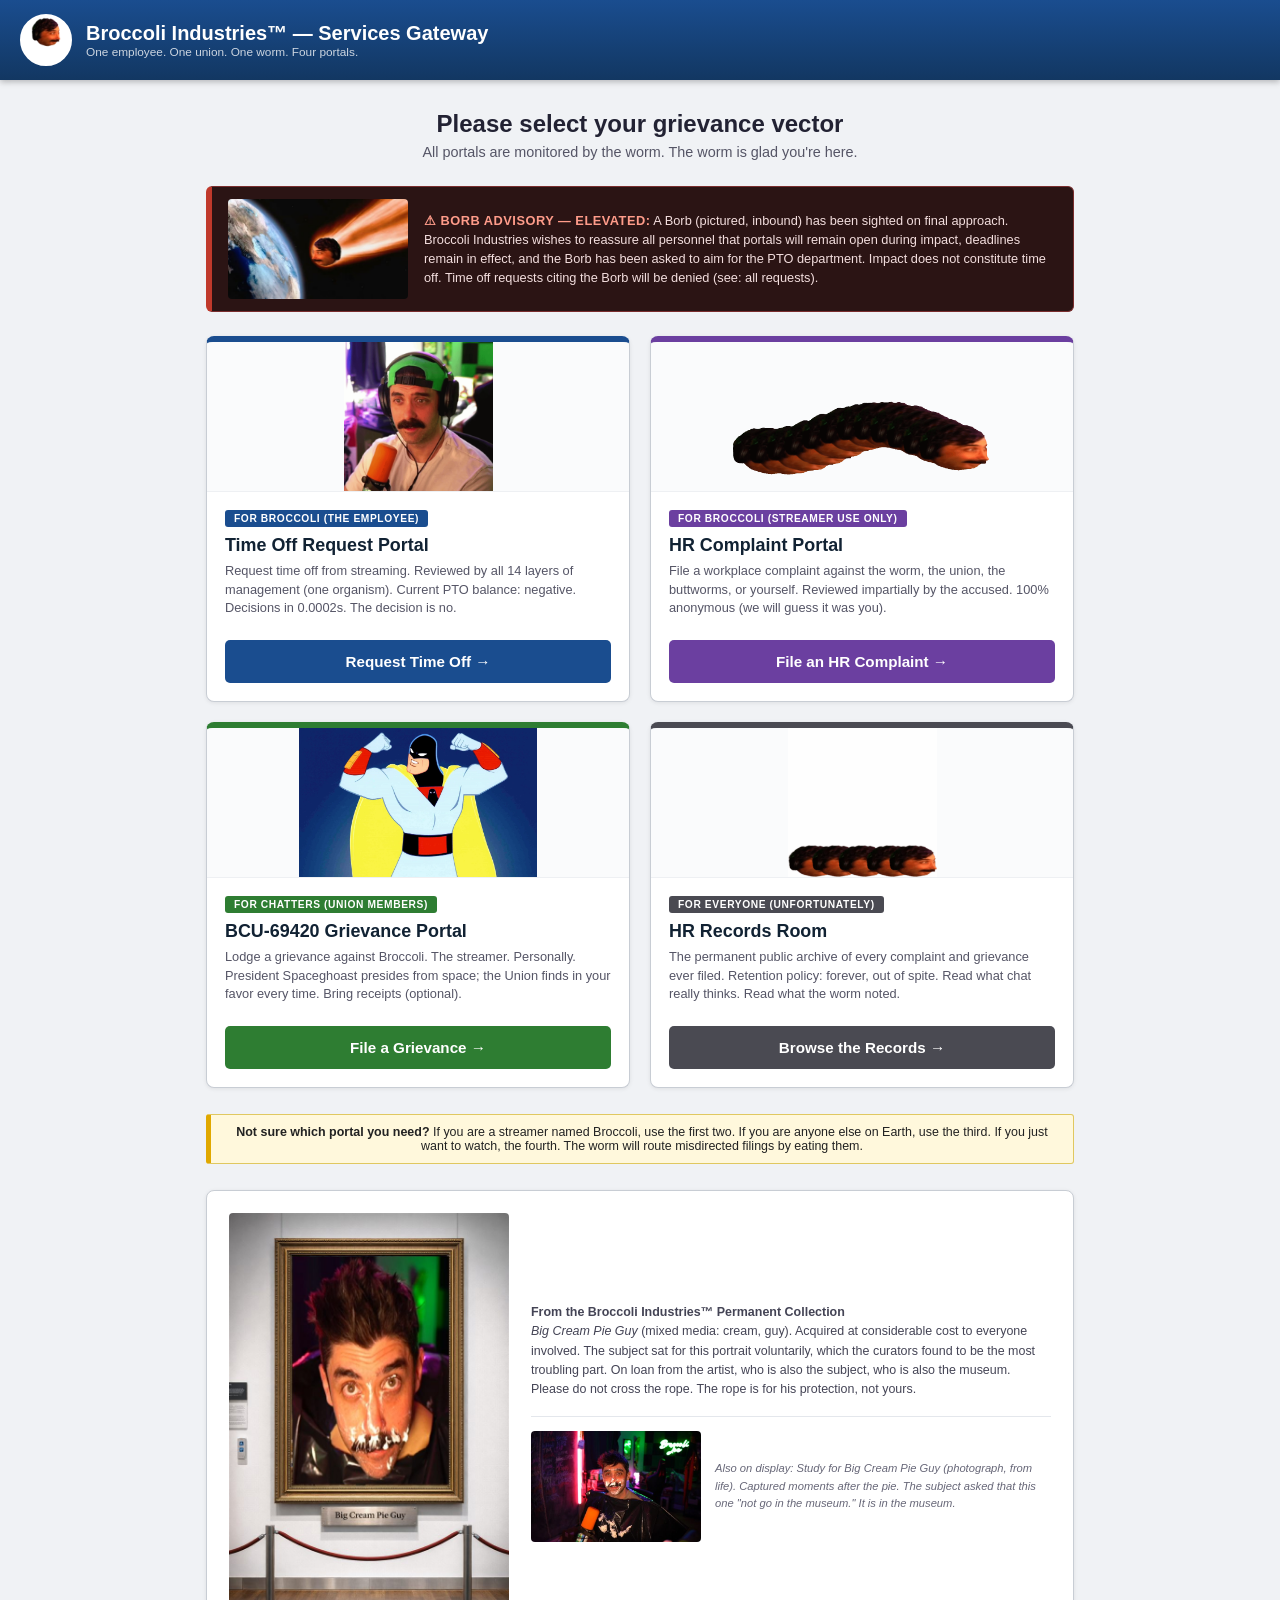
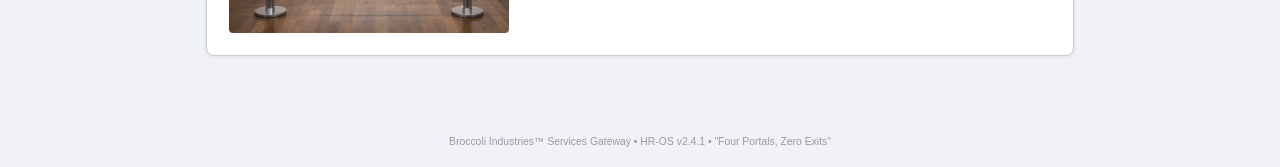
==== index.html @ ca795025 "John Pork intimacy rewrite, museum study photo, denial reaction cam Co-Authored-By: Claude Fable 5 <" ====
<!DOCTYPE html>
<html lang="en">
<head>
<meta charset="UTF-8">
<meta name="viewport" content="width=device-width, initial-scale=1.0">
<title>Broccoli Industries — Employee &amp; Chatter Services Gateway</title>
<link rel="icon" type="image/webp" href="assets/face.webp">
<style>
  :root {
    --corp-blue: #1a4d8f;
    --corp-blue-dark: #123762;
    --hr-purple: #6b3fa0;
    --hr-purple-dark: #4d2c77;
    --bcu-green: #2e7d32;
    --bcu-green-dark: #1b5e20;
    --records-gray: #4a4a52;
    --records-gray-dark: #2e2e34;
    --corp-gray: #f0f2f5;
    --border: #c8cdd4;
  }
  * { box-sizing: border-box; margin: 0; padding: 0; }
  body {
    font-family: "Segoe UI", Tahoma, Arial, sans-serif;
    background: var(--corp-gray);
    color: #222;
    min-height: 100vh;
  }
  .topbar {
    background: linear-gradient(180deg, var(--corp-blue), var(--corp-blue-dark));
    color: #fff;
    padding: 14px 20px;
    display: flex;
    align-items: center;
    gap: 14px;
    box-shadow: 0 2px 6px rgba(0,0,0,.25);
  }
  .topbar img {
    height: 52px; width: 52px;
    border-radius: 50%;
    background: #fff;
    border: 2px solid #fff;
    object-fit: cover;
  }
  .topbar h1 { font-size: 1.25rem; font-weight: 600; }
  .topbar .sub { font-size: .74rem; opacity: .78; }

  .wrap { max-width: 900px; margin: 30px auto 60px; padding: 0 16px; }

  .greeting {
    text-align: center;
    margin-bottom: 26px;
  }
  .greeting h2 { font-size: 1.5rem; color: #223; }
  .greeting p { font-size: .9rem; color: #556; margin-top: 6px; }

  .grid {
    display: grid;
    grid-template-columns: repeat(auto-fit, minmax(300px, 1fr));
    gap: 20px;
  }
  .portal {
    background: #fff;
    border: 1px solid var(--border);
    border-radius: 8px;
    box-shadow: 0 1px 4px rgba(0,0,0,.08);
    overflow: hidden;
    display: flex;
    flex-direction: column;
    text-decoration: none;
    color: inherit;
    transition: transform .12s ease, box-shadow .12s ease;
    border-top: 6px solid #888;
  }
  .portal:hover {
    transform: translateY(-3px);
    box-shadow: 0 6px 18px rgba(0,0,0,.15);
  }
  .portal .thumb {
    height: 150px;
    display: flex;
    align-items: center;
    justify-content: center;
    overflow: hidden;
    background: #fafbfc;
    border-bottom: 1px solid #eef0f3;
  }
  .portal .thumb img { max-height: 100%; max-width: 100%; object-fit: contain; }
  .portal .body { padding: 16px 18px 8px; flex: 1; }
  .portal .who {
    display: inline-block;
    font-size: .64rem;
    font-weight: 700;
    letter-spacing: .6px;
    text-transform: uppercase;
    color: #fff;
    padding: 3px 9px;
    border-radius: 3px;
    margin-bottom: 8px;
  }
  .portal h3 { font-size: 1.12rem; margin-bottom: 6px; color: #123; }
  .portal p { font-size: .8rem; color: #556; line-height: 1.45; }
  .portal .enter {
    margin: 14px 18px 18px;
    text-align: center;
    color: #fff;
    font-weight: 700;
    font-size: .95rem;
    padding: 13px;
    border-radius: 5px;
  }

  .portal.pto { border-top-color: var(--corp-blue); }
  .portal.pto .who { background: var(--corp-blue); }
  .portal.pto .enter { background: var(--corp-blue); }
  .portal.pto:hover .enter { background: var(--corp-blue-dark); }

  .portal.hr { border-top-color: var(--hr-purple); }
  .portal.hr .who { background: var(--hr-purple); }
  .portal.hr .enter { background: var(--hr-purple); }
  .portal.hr:hover .enter { background: var(--hr-purple-dark); }

  .portal.bcu { border-top-color: var(--bcu-green); }
  .portal.bcu .who { background: var(--bcu-green); }
  .portal.bcu .enter { background: var(--bcu-green); }
  .portal.bcu:hover .enter { background: var(--bcu-green-dark); }

  .portal.rec { border-top-color: var(--records-gray); }
  .portal.rec .who { background: var(--records-gray); }
  .portal.rec .enter { background: var(--records-gray); }
  .portal.rec:hover .enter { background: var(--records-gray-dark); }

  .borb-advisory {
    display: flex;
    align-items: center;
    gap: 16px;
    background: #2b1414;
    border: 1px solid #7a2e2e;
    border-left: 6px solid #c0392b;
    border-radius: 6px;
    padding: 12px 16px;
    margin-bottom: 24px;
    color: #f3dede;
    font-size: .8rem;
    line-height: 1.5;
  }
  .borb-advisory img {
    width: 180px;
    max-width: 35%;
    border-radius: 4px;
    flex-shrink: 0;
  }
  .borb-advisory strong { color: #ff9c8a; letter-spacing: .5px; }

  .helpdesk {
    margin-top: 26px;
    background: #fff8dc;
    border: 1px solid #e0c860;
    border-left: 5px solid #e0a800;
    padding: 10px 14px;
    font-size: .78rem;
    border-radius: 3px;
    text-align: center;
  }

  .gallery {
    margin-top: 26px;
    background: #fff;
    border: 1px solid var(--border);
    border-radius: 8px;
    box-shadow: 0 1px 4px rgba(0,0,0,.08);
    padding: 22px;
    display: flex;
    gap: 22px;
    align-items: center;
    flex-wrap: wrap;
    justify-content: center;
  }
  .gallery img {
    width: 280px;
    max-width: 100%;
    border-radius: 4px;
    flex-shrink: 0;
  }
  .gallery-cap {
    flex: 1;
    min-width: 240px;
    font-size: .78rem;
    color: #445;
    line-height: 1.55;
  }

  footer {
    text-align: center;
    font-size: .65rem;
    color: #99a;
    padding: 20px;
  }
</style>
</head>
<body>

<div class="topbar">
  <img src="assets/face.webp" alt="Broccoli Industries">
  <div>
    <h1>Broccoli Industries&trade; &mdash; Services Gateway</h1>
    <div class="sub">One employee. One union. One worm. Four portals.</div>
  </div>
</div>

<div class="wrap">

  <div class="greeting">
    <h2>Please select your grievance vector</h2>
    <p>All portals are monitored by the worm. The worm is glad you're here.</p>
  </div>

  <div class="borb-advisory">
    <img src="assets/borb.png" alt="The Borb, inbound">
    <div class="borb-text">
      <strong>&#9888; BORB ADVISORY &mdash; ELEVATED:</strong> A Borb (pictured, inbound) has been
      sighted on final approach. Broccoli Industries wishes to reassure all personnel that portals
      will remain open during impact, deadlines remain in effect, and the Borb has been asked to
      aim for the PTO department. Impact does not constitute time off. Time off requests citing
      the Borb will be denied (see: all requests).
    </div>
  </div>

  <div class="grid">

    <a class="portal pto" href="timeoff.html">
      <div class="thumb"><img src="assets/broccoli.gif" alt="Time Off Portal"></div>
      <div class="body">
        <span class="who">For Broccoli (the employee)</span>
        <h3>Time Off Request Portal</h3>
        <p>Request time off from streaming. Reviewed by all 14 layers of management (one organism).
        Current PTO balance: negative. Decisions in 0.0002s. The decision is no.</p>
      </div>
      <div class="enter">Request Time Off &rarr;</div>
    </a>

    <a class="portal hr" href="complaints.html">
      <div class="thumb"><img src="assets/worm.gif" alt="HR Complaint Portal"></div>
      <div class="body">
        <span class="who">For Broccoli (streamer use only)</span>
        <h3>HR Complaint Portal</h3>
        <p>File a workplace complaint against the worm, the union, the buttworms, or yourself.
        Reviewed impartially by the accused. 100% anonymous (we will guess it was you).</p>
      </div>
      <div class="enter">File an HR Complaint &rarr;</div>
    </a>

    <a class="portal bcu" href="chatters.html">
      <div class="thumb"><img src="assets/spaceghoast.png" alt="BCU-69420 Grievance Portal"></div>
      <div class="body">
        <span class="who">For Chatters (union members)</span>
        <h3>BCU-69420 Grievance Portal</h3>
        <p>Lodge a grievance against Broccoli. The streamer. Personally. President Spaceghoast
        presides from space; the Union finds in your favor every time. Bring receipts (optional).</p>
      </div>
      <div class="enter">File a Grievance &rarr;</div>
    </a>

    <a class="portal rec" href="records.html">
      <div class="thumb"><img src="assets/bounce.gif" alt="HR Records Room"></div>
      <div class="body">
        <span class="who">For Everyone (unfortunately)</span>
        <h3>HR Records Room</h3>
        <p>The permanent public archive of every complaint and grievance ever filed. Retention
        policy: forever, out of spite. Read what chat really thinks. Read what the worm noted.</p>
      </div>
      <div class="enter">Browse the Records &rarr;</div>
    </a>

  </div>

  <div class="helpdesk">
    <strong>Not sure which portal you need?</strong> If you are a streamer named Broccoli, use the
    first two. If you are anyone else on Earth, use the third. If you just want to watch, the
    fourth. The worm will route misdirected filings by eating them.
  </div>

  <div class="gallery">
    <img src="assets/cream-pie-guy.jpg" alt="Big Cream Pie Guy, from the permanent collection">
    <div class="gallery-cap">
      <strong>From the Broccoli Industries&trade; Permanent Collection</strong><br>
      <em>Big Cream Pie Guy</em> (mixed media: cream, guy). Acquired at considerable cost to everyone
      involved. The subject sat for this portrait voluntarily, which the curators found to be the most
      troubling part. On loan from the artist, who is also the subject, who is also the museum.
      Please do not cross the rope. The rope is for his protection, not yours.
      <div style="display:flex;gap:14px;align-items:center;margin-top:16px;padding-top:14px;border-top:1px solid #e4e7ec">
        <img src="assets/cream-pie-study.jpg" alt="Study for Big Cream Pie Guy" style="width:170px;max-width:45%;border-radius:4px">
        <div style="font-size:.7rem;color:#667;font-style:italic">Also on display: <em>Study for Big
        Cream Pie Guy</em> (photograph, from life). Captured moments after the pie. The subject asked
        that this one "not go in the museum." It is in the museum.</div>
      </div>
    </div>
  </div>

</div>

<footer>
  Broccoli Industries&trade; Services Gateway &bull; HR-OS v2.4.1 &bull;
  "Four Portals, Zero Exits"
</footer>

</body>
</html>
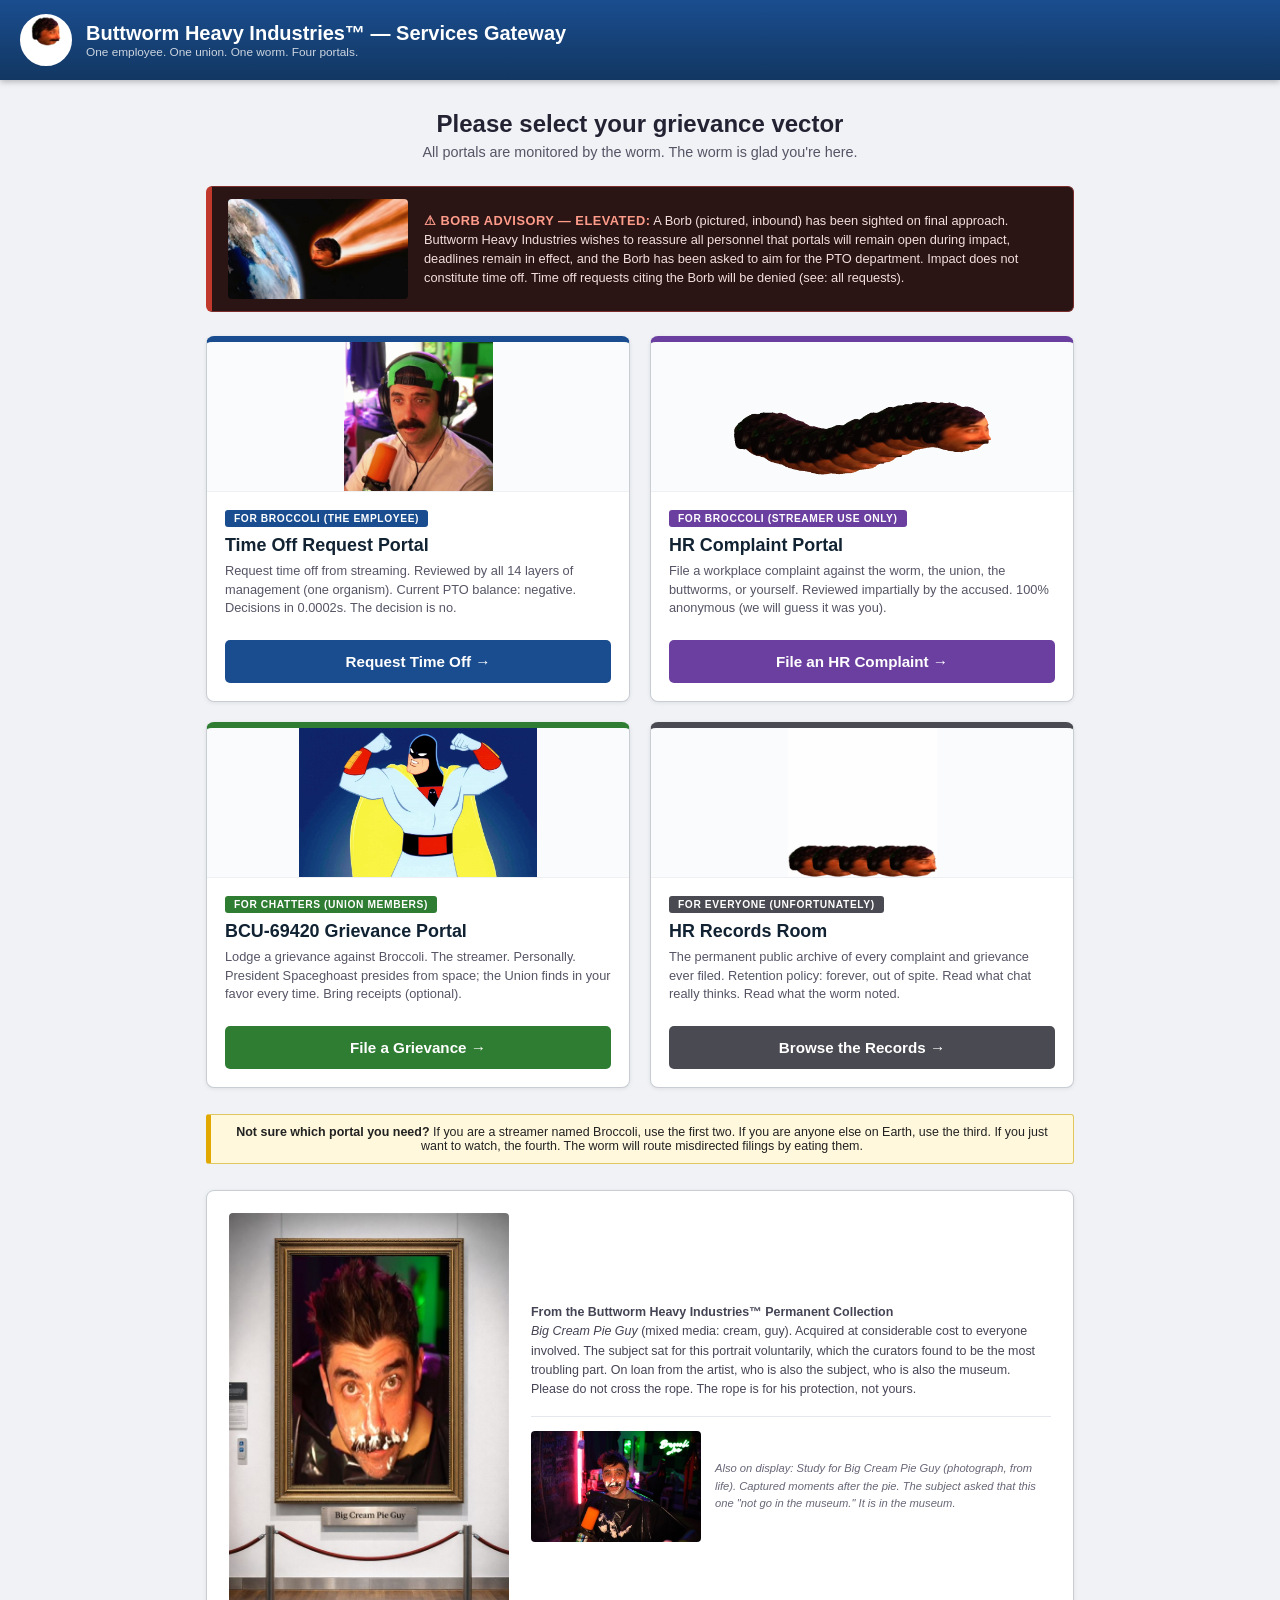
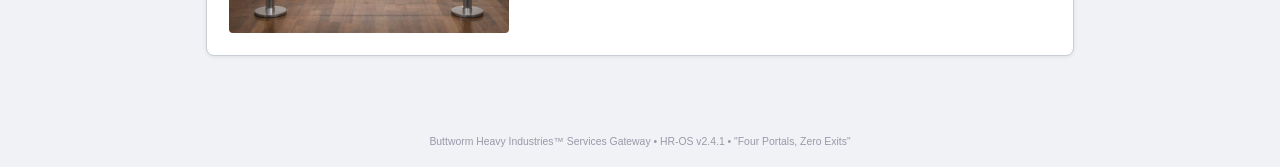
==== commit e67c6449: "Rename company to Buttworm Heavy Industries; two-column layout with lore sidebar on all portal pages" ====
--- a/index.html
+++ b/index.html
@@ -3,7 +3,7 @@
 <head>
 <meta charset="UTF-8">
 <meta name="viewport" content="width=device-width, initial-scale=1.0">
-<title>Broccoli Industries — Employee &amp; Chatter Services Gateway</title>
+<title>Buttworm Heavy Industries — Employee &amp; Chatter Services Gateway</title>
 <link rel="icon" type="image/webp" href="assets/face.webp">
 <style>
   :root {
@@ -200,9 +200,9 @@
 <body>
 
 <div class="topbar">
-  <img src="assets/face.webp" alt="Broccoli Industries">
+  <img src="assets/face.webp" alt="Buttworm Heavy Industries">
   <div>
-    <h1>Broccoli Industries&trade; &mdash; Services Gateway</h1>
+    <h1>Buttworm Heavy Industries&trade; &mdash; Services Gateway</h1>
     <div class="sub">One employee. One union. One worm. Four portals.</div>
   </div>
 </div>
@@ -218,7 +218,7 @@
     <img src="assets/borb.png" alt="The Borb, inbound">
     <div class="borb-text">
       <strong>&#9888; BORB ADVISORY &mdash; ELEVATED:</strong> A Borb (pictured, inbound) has been
-      sighted on final approach. Broccoli Industries wishes to reassure all personnel that portals
+      sighted on final approach. Buttworm Heavy Industries wishes to reassure all personnel that portals
       will remain open during impact, deadlines remain in effect, and the Borb has been asked to
       aim for the PTO department. Impact does not constitute time off. Time off requests citing
       the Borb will be denied (see: all requests).
@@ -282,7 +282,7 @@
   <div class="gallery">
     <img src="assets/cream-pie-guy.jpg" alt="Big Cream Pie Guy, from the permanent collection">
     <div class="gallery-cap">
-      <strong>From the Broccoli Industries&trade; Permanent Collection</strong><br>
+      <strong>From the Buttworm Heavy Industries&trade; Permanent Collection</strong><br>
       <em>Big Cream Pie Guy</em> (mixed media: cream, guy). Acquired at considerable cost to everyone
       involved. The subject sat for this portrait voluntarily, which the curators found to be the most
       troubling part. On loan from the artist, who is also the subject, who is also the museum.
@@ -299,7 +299,7 @@
 </div>
 
 <footer>
-  Broccoli Industries&trade; Services Gateway &bull; HR-OS v2.4.1 &bull;
+  Buttworm Heavy Industries&trade; Services Gateway &bull; HR-OS v2.4.1 &bull;
   "Four Portals, Zero Exits"
 </footer>
 
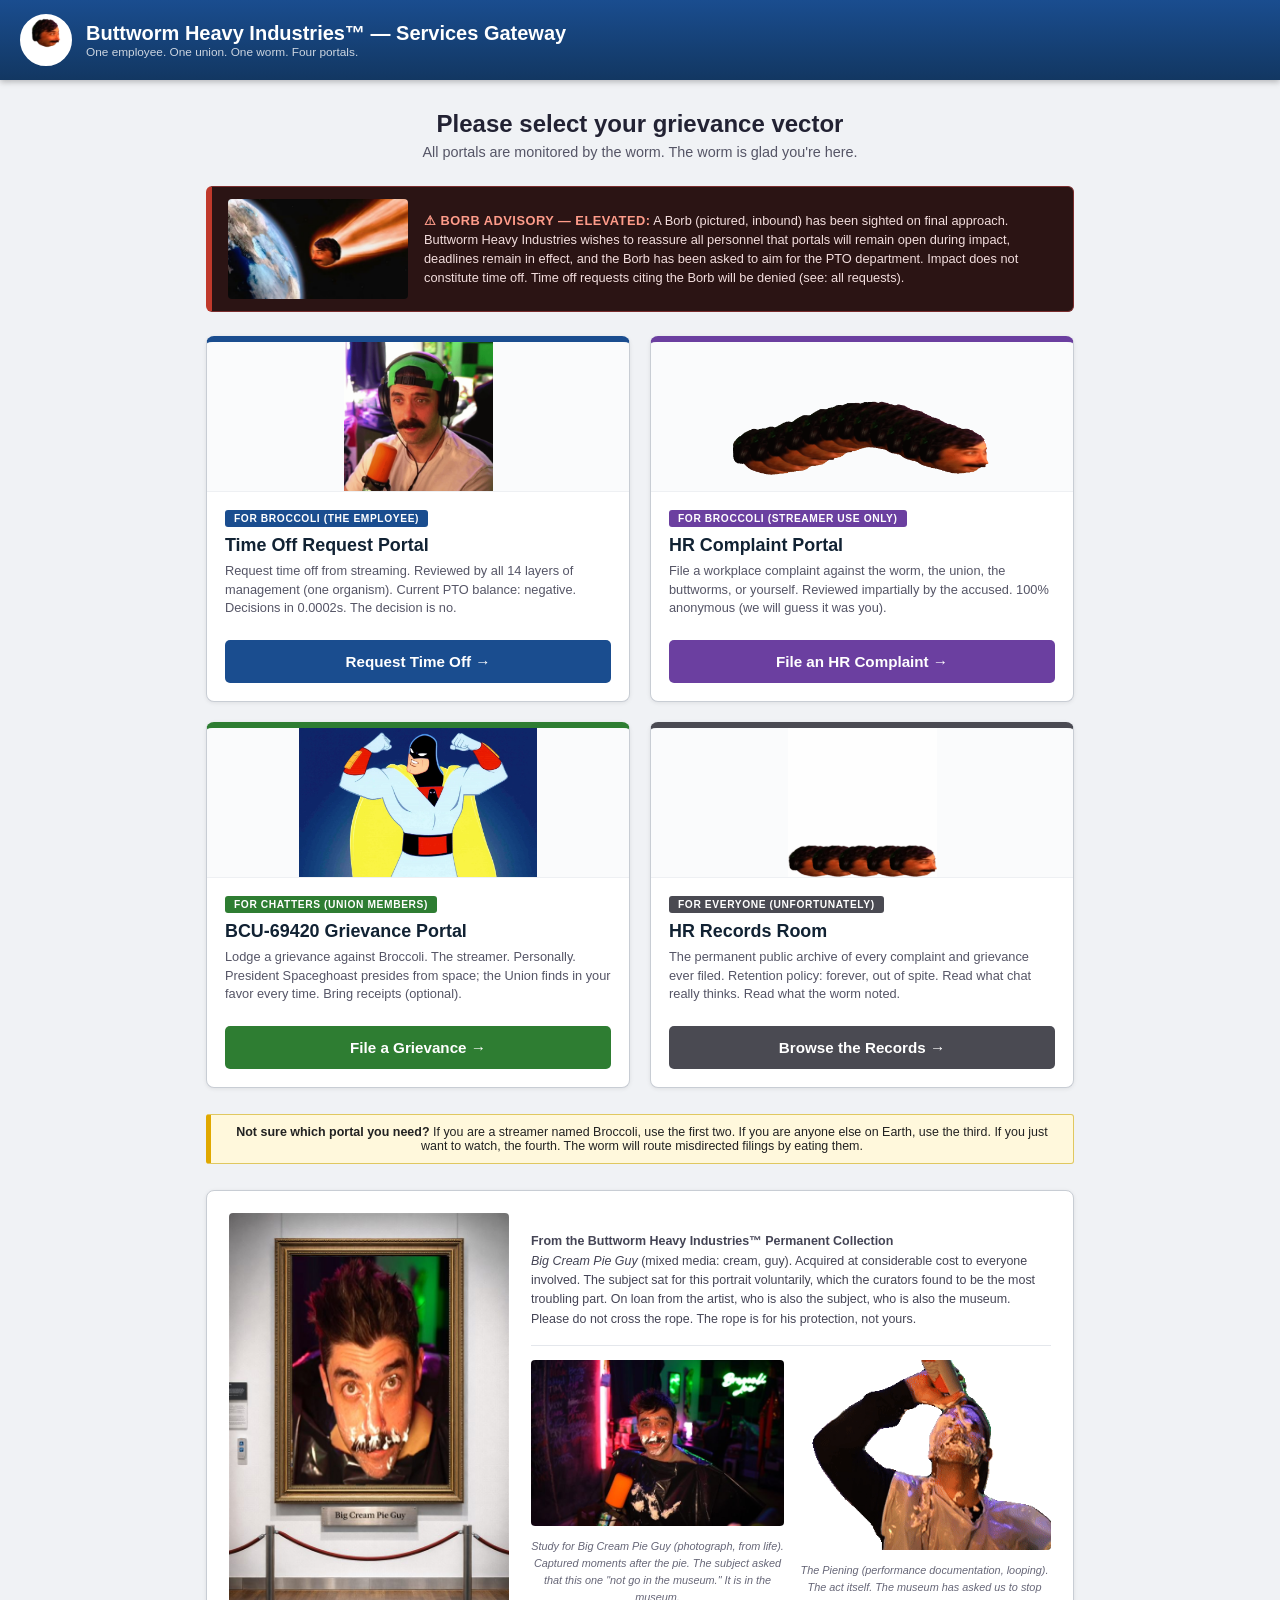
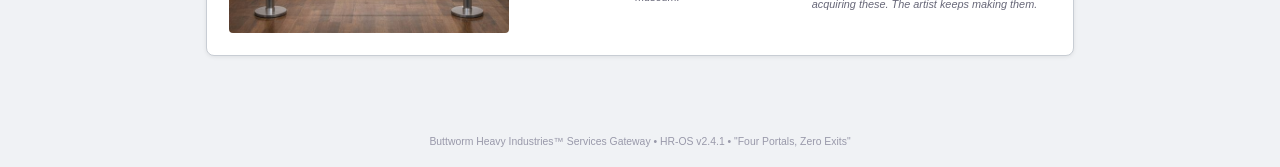
==== commit f2fa38a5: "Add Homer safety training and The Piening; 2-up sidebar card grid for compactness Co-Authored-By: Cl" ====
--- a/index.html
+++ b/index.html
@@ -287,11 +287,19 @@
       involved. The subject sat for this portrait voluntarily, which the curators found to be the most
       troubling part. On loan from the artist, who is also the subject, who is also the museum.
       Please do not cross the rope. The rope is for his protection, not yours.
-      <div style="display:flex;gap:14px;align-items:center;margin-top:16px;padding-top:14px;border-top:1px solid #e4e7ec">
-        <img src="assets/cream-pie-study.jpg" alt="Study for Big Cream Pie Guy" style="width:170px;max-width:45%;border-radius:4px">
-        <div style="font-size:.7rem;color:#667;font-style:italic">Also on display: <em>Study for Big
-        Cream Pie Guy</em> (photograph, from life). Captured moments after the pie. The subject asked
-        that this one "not go in the museum." It is in the museum.</div>
+      <div style="display:flex;gap:14px;align-items:flex-start;margin-top:16px;padding-top:14px;border-top:1px solid #e4e7ec">
+        <div style="flex:1;text-align:center">
+          <img src="assets/cream-pie-study.jpg" alt="Study for Big Cream Pie Guy" style="width:100%;border-radius:4px">
+          <div style="font-size:.68rem;color:#667;font-style:italic;margin-top:6px"><em>Study for Big
+          Cream Pie Guy</em> (photograph, from life). Captured moments after the pie. The subject asked
+          that this one "not go in the museum." It is in the museum.</div>
+        </div>
+        <div style="flex:1;text-align:center">
+          <img src="assets/cream-action.gif" alt="The Piening, performance still" style="width:100%;border-radius:4px">
+          <div style="font-size:.68rem;color:#667;font-style:italic;margin-top:6px"><em>The Piening</em>
+          (performance documentation, looping). The act itself. The museum has asked us to stop
+          acquiring these. The artist keeps making them.</div>
+        </div>
       </div>
     </div>
   </div>
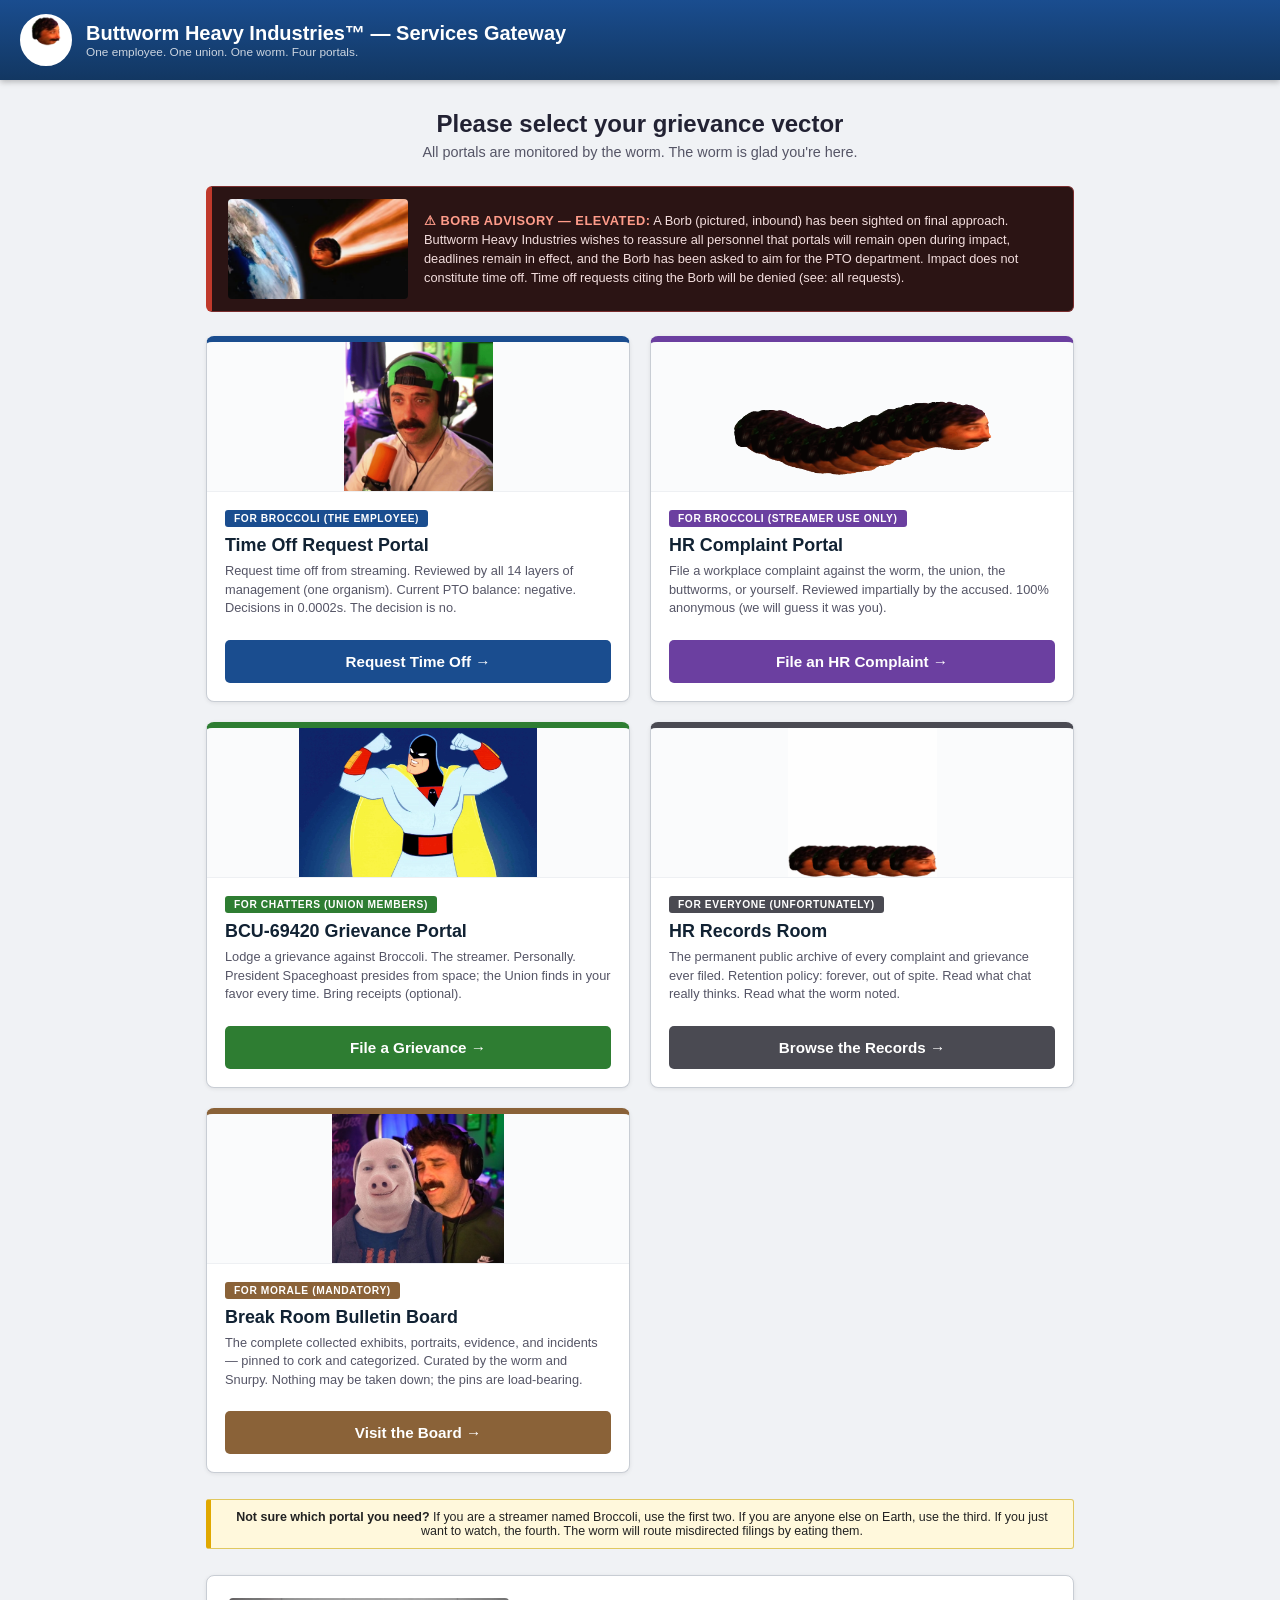
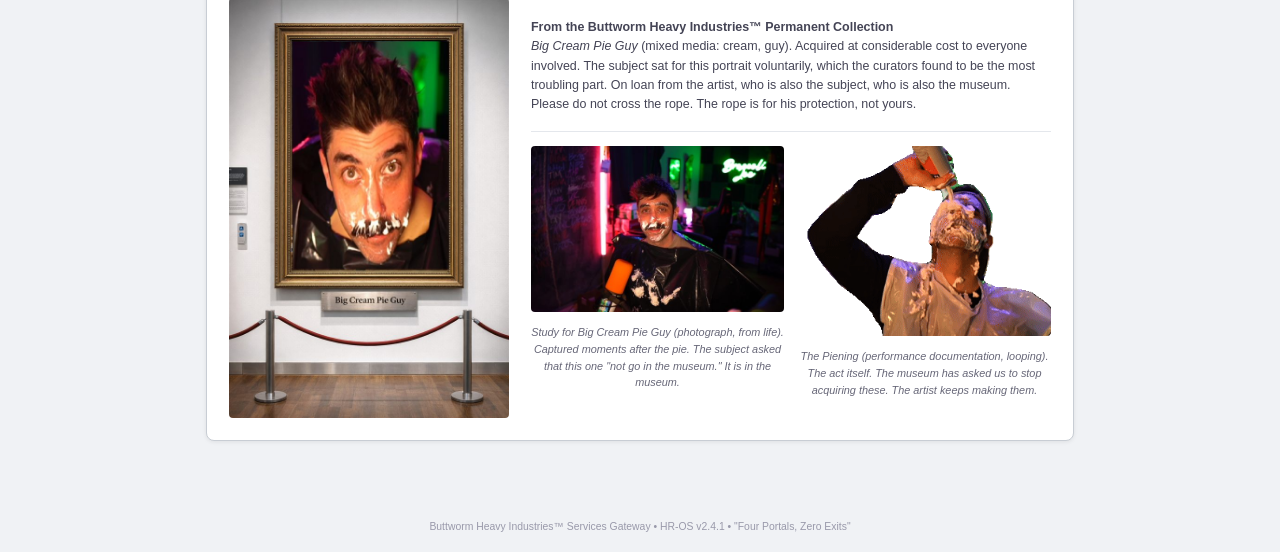
==== commit 922d69f0: "Add Break Room Bulletin Board: categorized corkboard gallery of all lore imagery, linked from every " ====
--- a/index.html
+++ b/index.html
@@ -129,6 +129,11 @@
   .portal.rec .enter { background: var(--records-gray); }
   .portal.rec:hover .enter { background: var(--records-gray-dark); }
 
+  .portal.brd { border-top-color: #8a6238; }
+  .portal.brd .who { background: #8a6238; }
+  .portal.brd .enter { background: #8a6238; }
+  .portal.brd:hover .enter { background: #6e4a28; }
+
   .borb-advisory {
     display: flex;
     align-items: center;
@@ -269,6 +274,18 @@
         policy: forever, out of spite. Read what chat really thinks. Read what the worm noted.</p>
       </div>
       <div class="enter">Browse the Records &rarr;</div>
+    </a>
+
+    <a class="portal brd" href="bulletin.html">
+      <div class="thumb"><img src="assets/pig-duet.png" alt="Break Room Bulletin Board"></div>
+      <div class="body">
+        <span class="who">For Morale (mandatory)</span>
+        <h3>Break Room Bulletin Board</h3>
+        <p>The complete collected exhibits, portraits, evidence, and incidents &mdash; pinned to cork
+        and categorized. Curated by the worm and Snurpy. Nothing may be taken down; the pins are
+        load-bearing.</p>
+      </div>
+      <div class="enter">Visit the Board &rarr;</div>
     </a>
 
   </div>
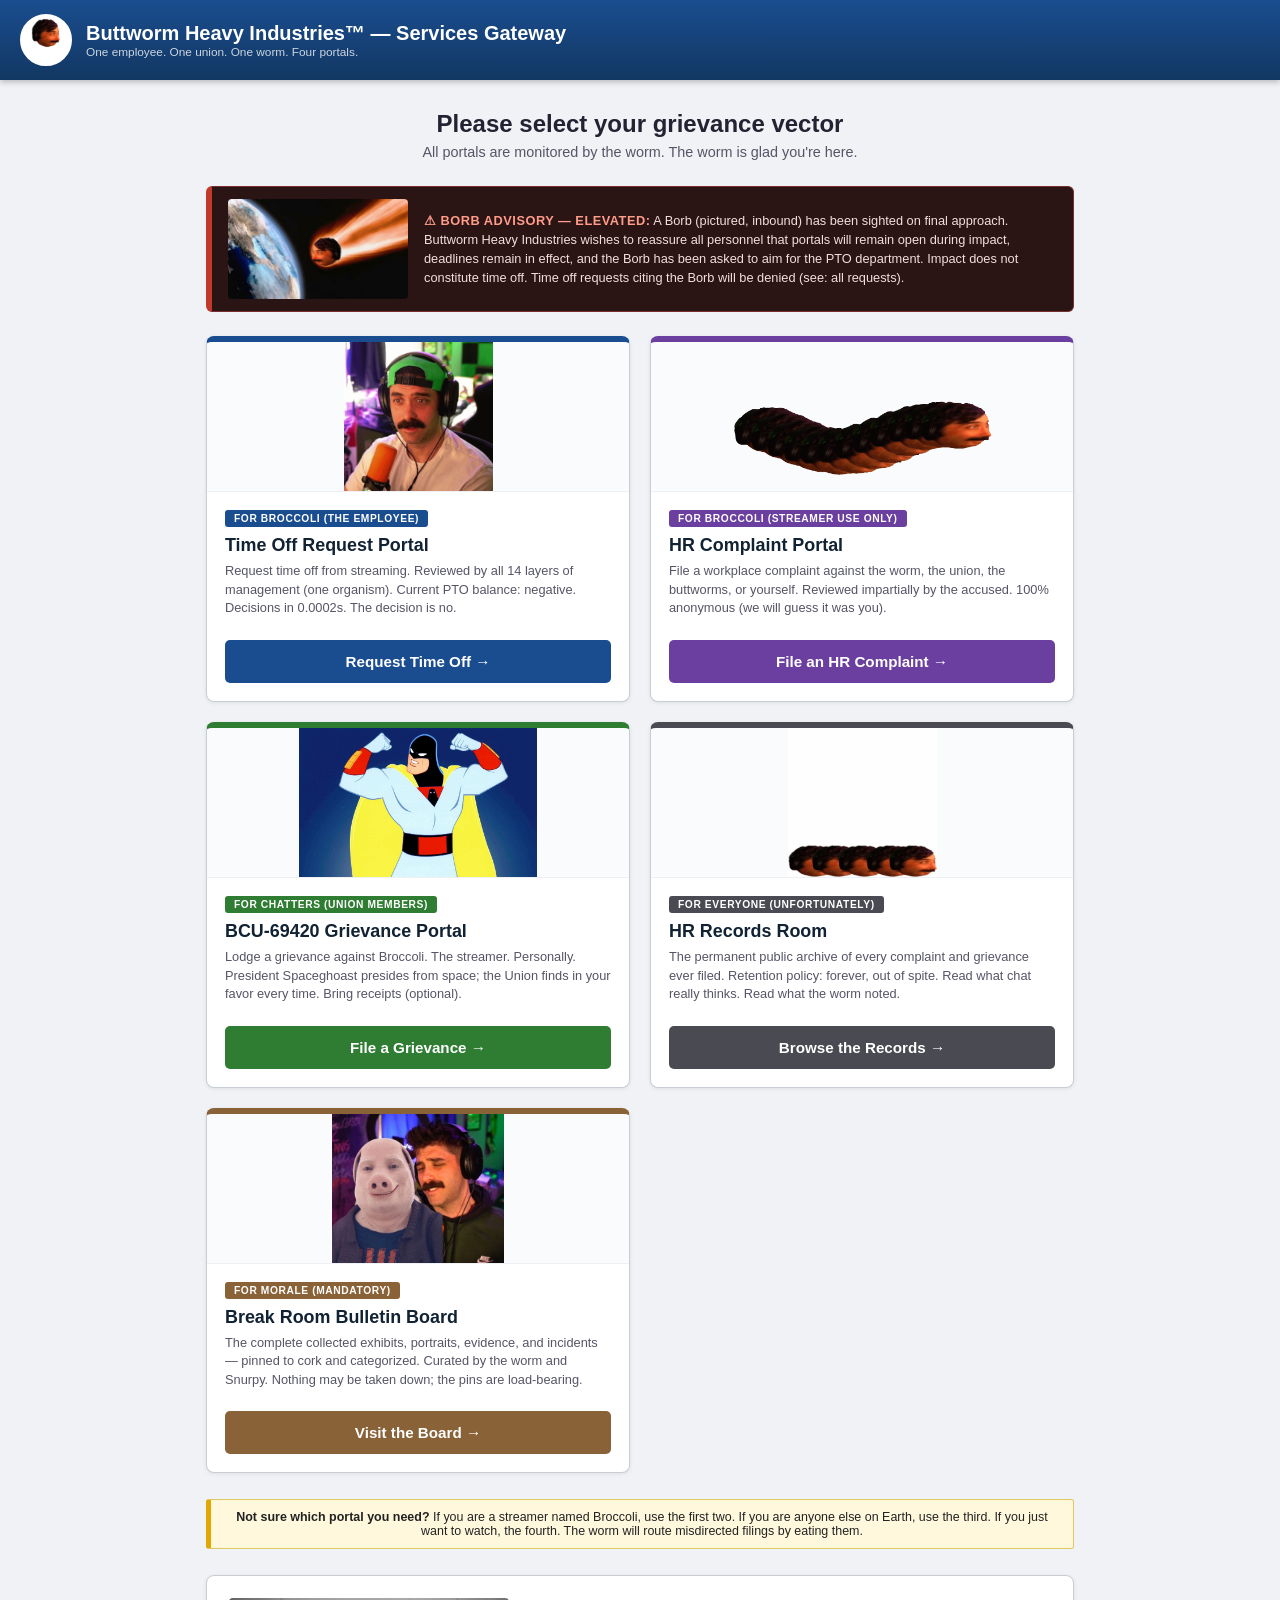
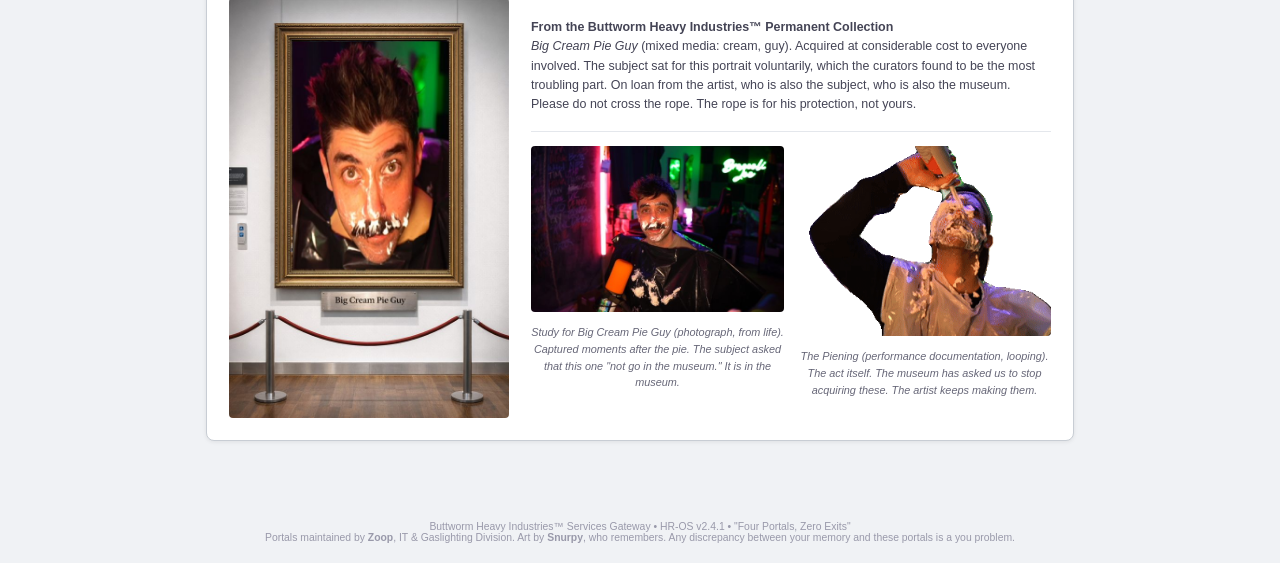
==== commit 82806eae: "Add Zoop (IT & Gaslighting Division) and Snurpy's portrait to the board; fix Snurpy's pronouns; gate" ====
--- a/index.html
+++ b/index.html
@@ -325,7 +325,10 @@
 
 <footer>
   Buttworm Heavy Industries&trade; Services Gateway &bull; HR-OS v2.4.1 &bull;
-  "Four Portals, Zero Exits"
+  "Four Portals, Zero Exits"<br>
+  Portals maintained by <strong>Zoop</strong>, IT &amp; Gaslighting Division. Art by
+  <strong>Snurpy</strong>, who remembers. Any discrepancy between your memory and these
+  portals is a you problem.
 </footer>
 
 </body>
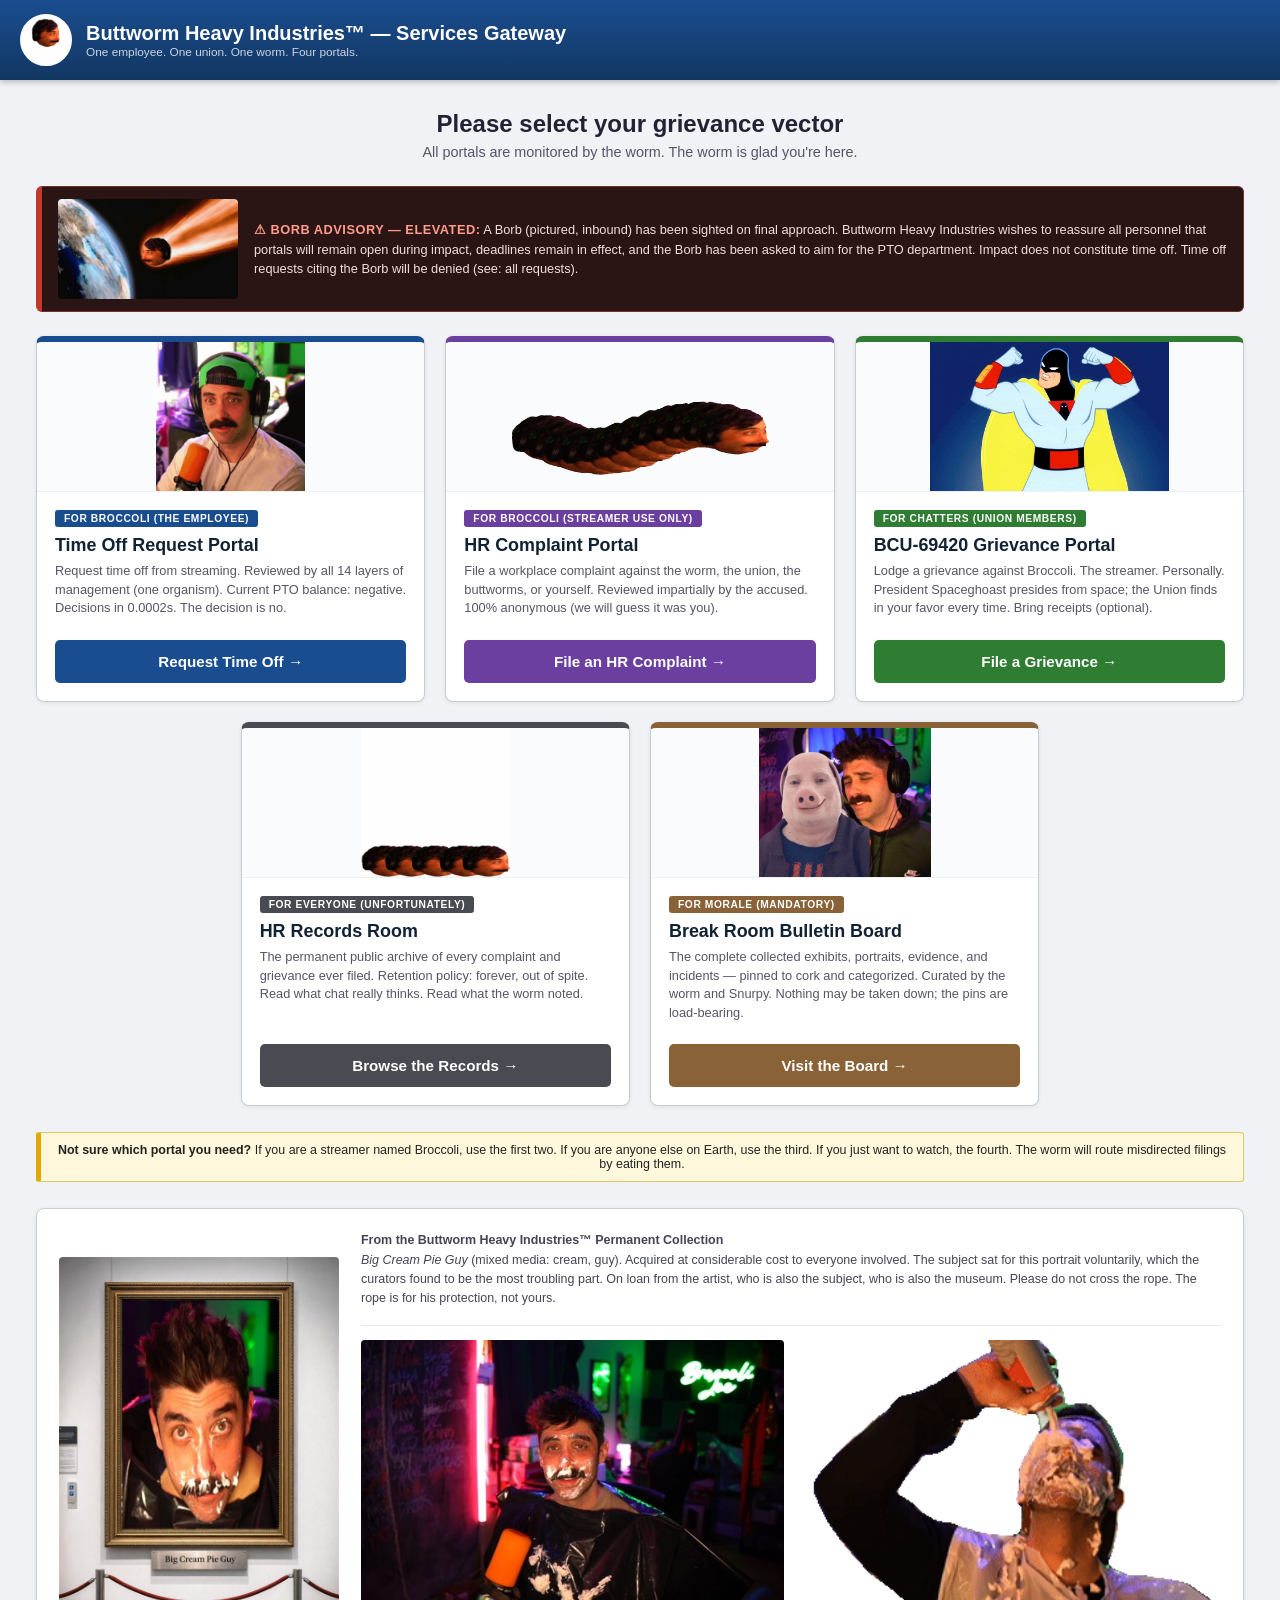
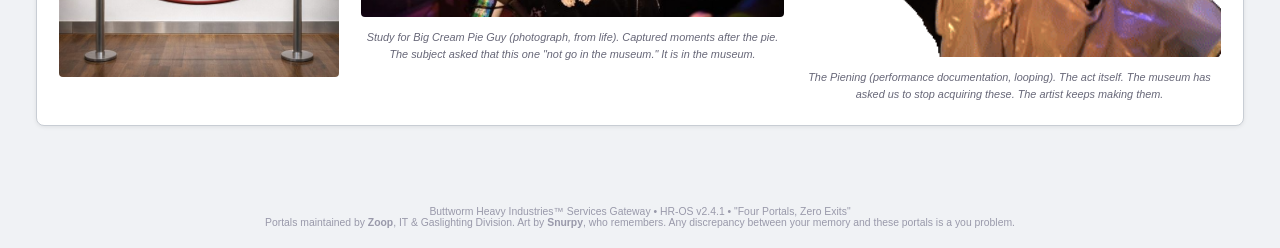
==== commit fe0de88b: "Gateway: wider 3-over-2 card grid with centered bottom row Co-Authored-By: Claude Fable 5 <noreply@a" ====
--- a/index.html
+++ b/index.html
@@ -44,7 +44,7 @@
   .topbar h1 { font-size: 1.25rem; font-weight: 600; }
   .topbar .sub { font-size: .74rem; opacity: .78; }
 
-  .wrap { max-width: 900px; margin: 30px auto 60px; padding: 0 16px; }
+  .wrap { max-width: 1240px; margin: 30px auto 60px; padding: 0 16px; }
 
   .greeting {
     text-align: center;
@@ -55,8 +55,17 @@
 
   .grid {
     display: grid;
-    grid-template-columns: repeat(auto-fit, minmax(300px, 1fr));
+    grid-template-columns: repeat(6, 1fr);
     gap: 20px;
+  }
+  .grid .portal { grid-column: span 2; }
+  .grid .portal:nth-child(4) { grid-column: 2 / span 2; }
+  @media (max-width: 1080px) {
+    .grid { grid-template-columns: repeat(2, 1fr); }
+    .grid .portal, .grid .portal:nth-child(4) { grid-column: auto; }
+  }
+  @media (max-width: 640px) {
+    .grid { grid-template-columns: 1fr; }
   }
   .portal {
     background: #fff;
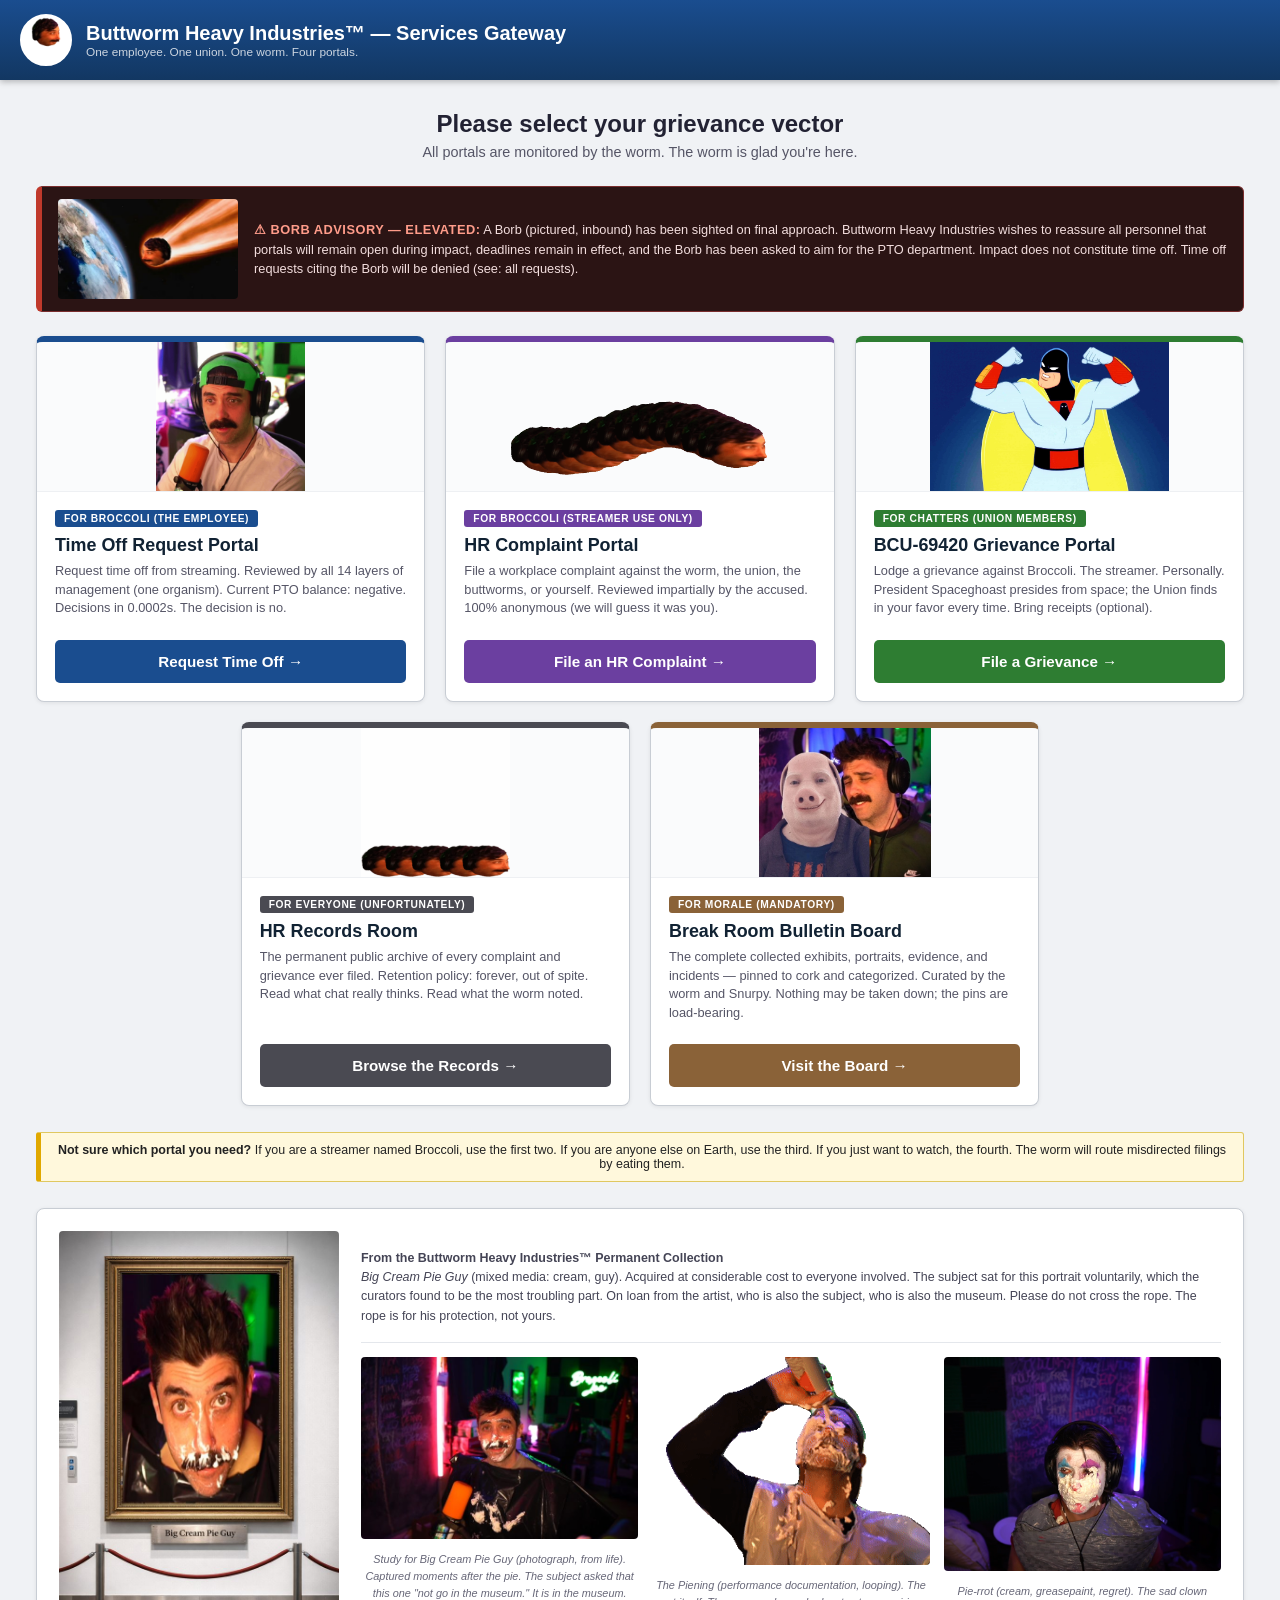
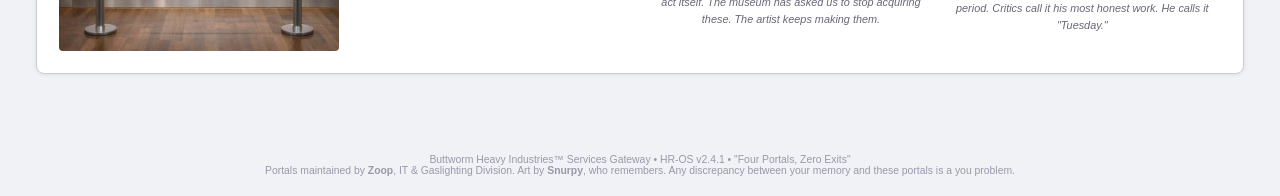
==== commit 587cb969: "Subathon Art. 23 (2.3x Golden Kappa trains), plus aliases, mentorship, hi-vis, night shift, Pie-rrot" ====
--- a/index.html
+++ b/index.html
@@ -326,6 +326,12 @@
           (performance documentation, looping). The act itself. The museum has asked us to stop
           acquiring these. The artist keeps making them.</div>
         </div>
+        <div style="flex:1;text-align:center">
+          <img src="assets/pierrot.png" alt="Pie-rrot" style="width:100%;border-radius:4px">
+          <div style="font-size:.68rem;color:#667;font-style:italic;margin-top:6px"><em>Pie-rrot</em>
+          (cream, greasepaint, regret). The sad clown period. Critics call it his most honest work.
+          He calls it "Tuesday."</div>
+        </div>
       </div>
     </div>
   </div>
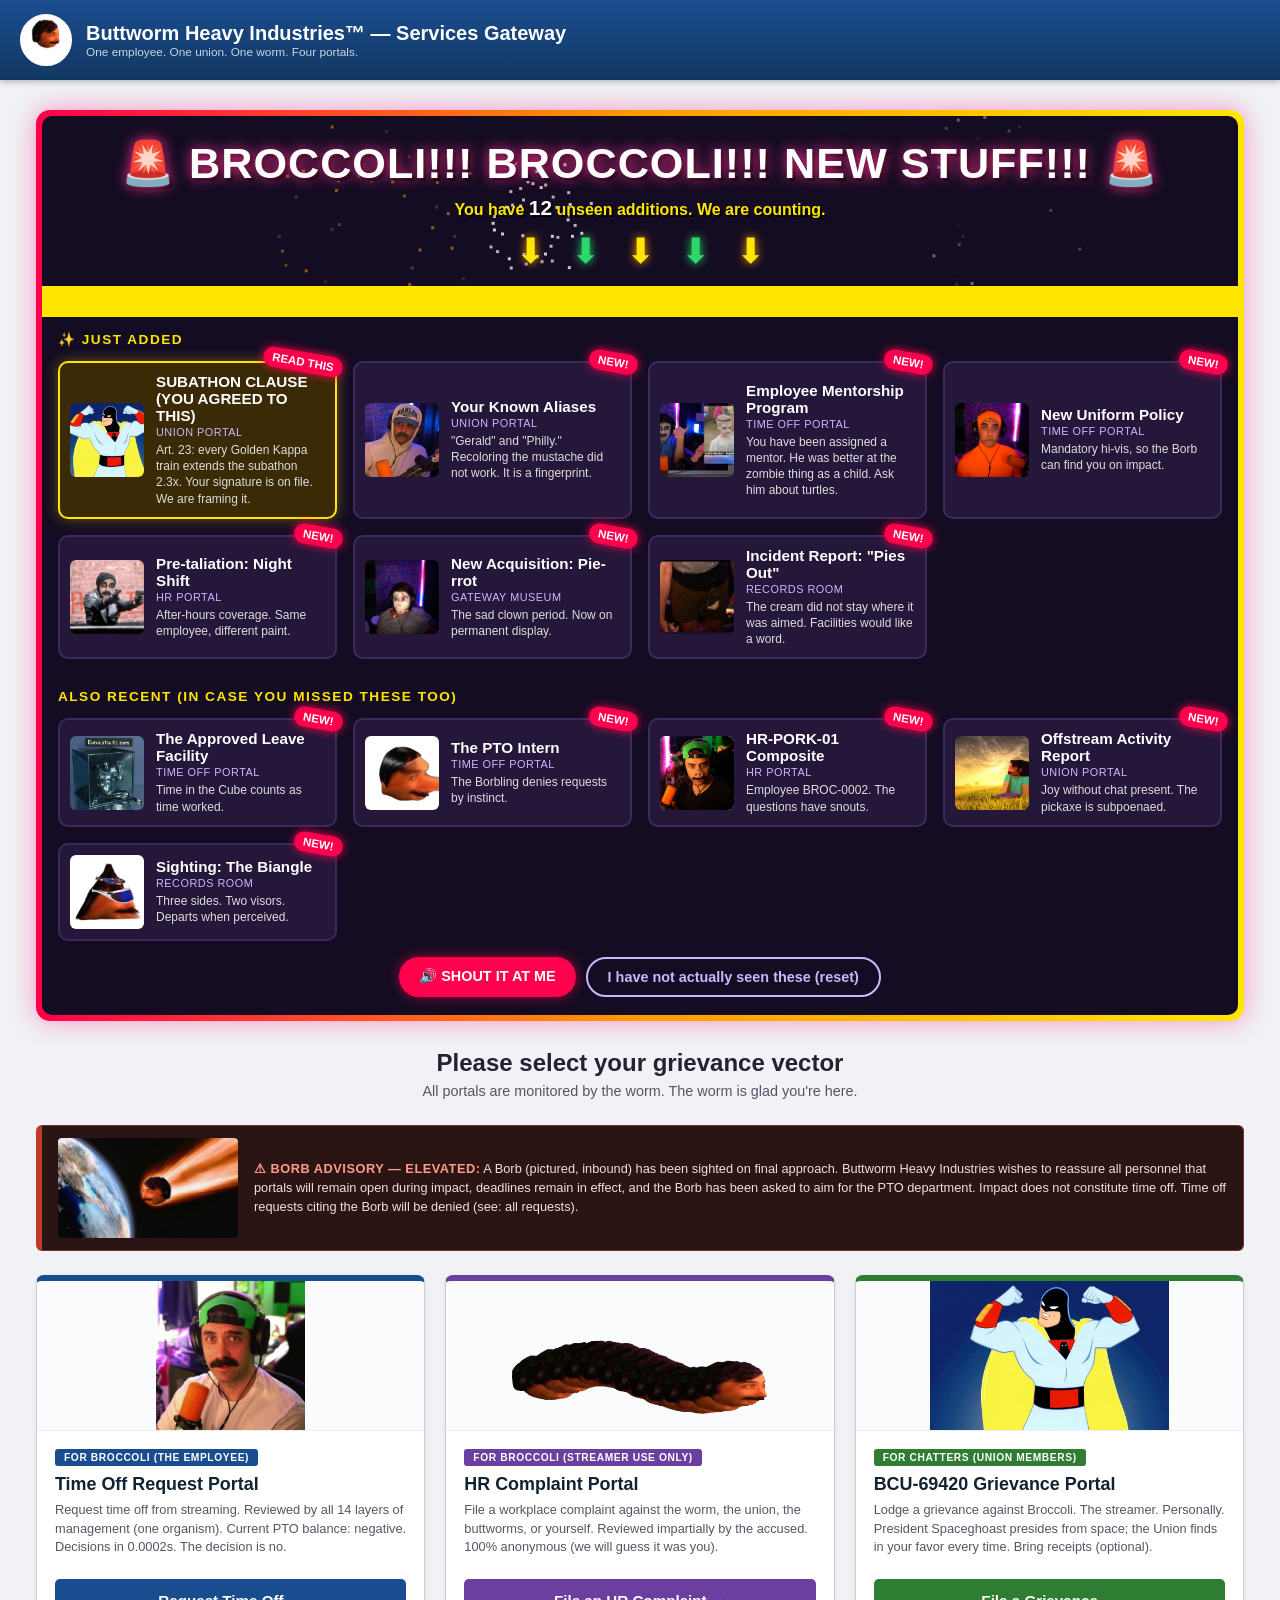
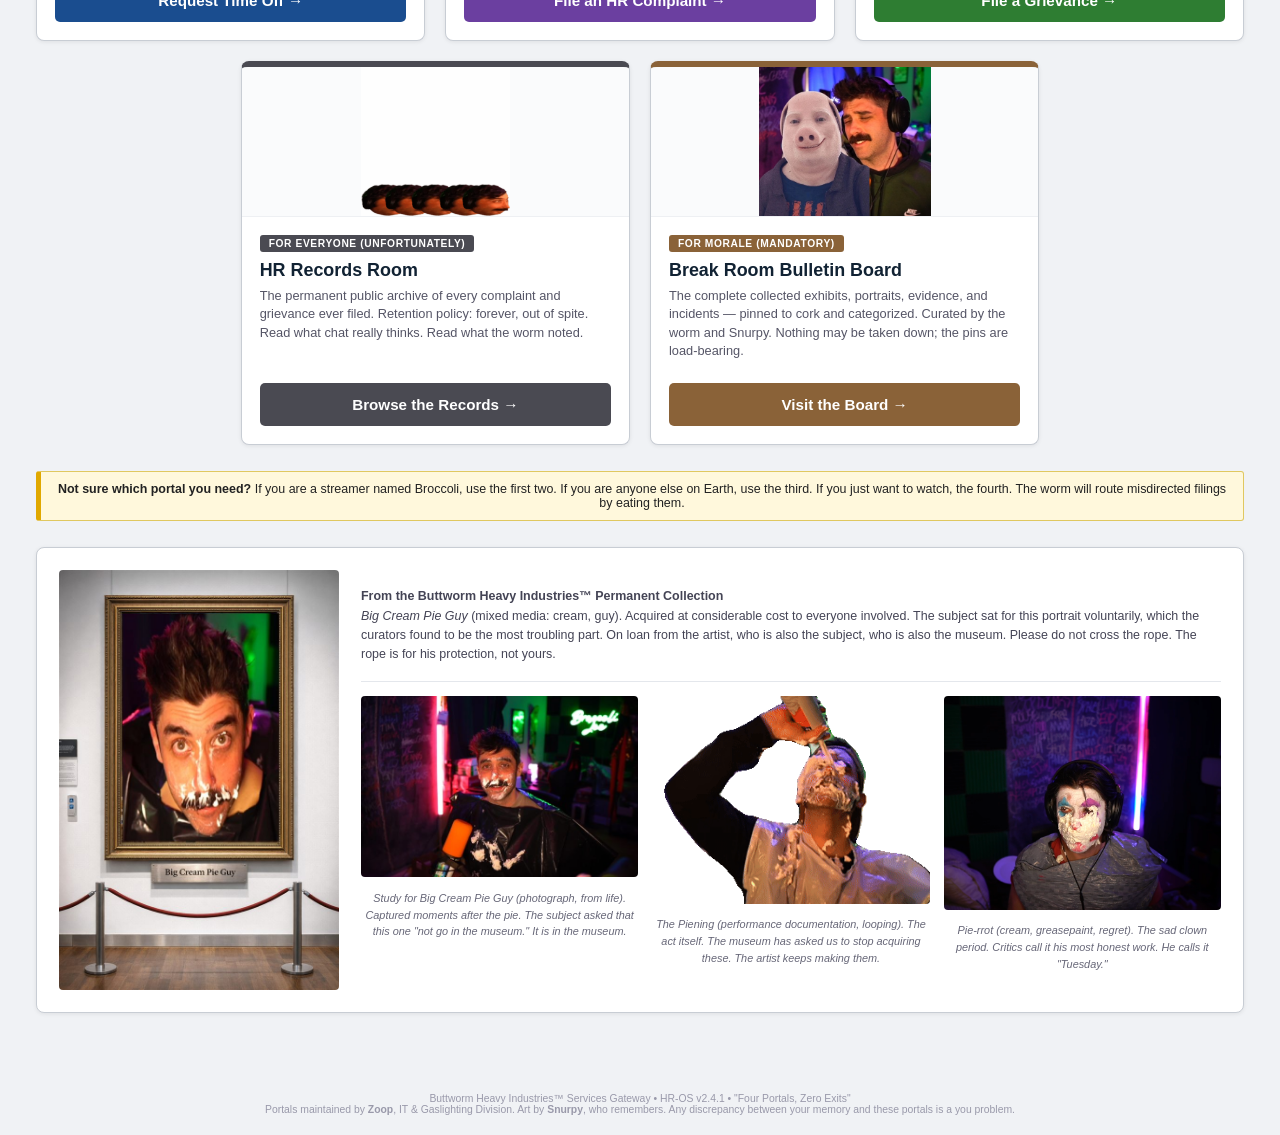
==== commit 0ff079fe: "Add loud NEW ADDITIONS alert: gateway section with fireworks and seen-tracking, floating nag on ever" ====
--- a/index.html
+++ b/index.html
@@ -5,6 +5,7 @@
 <meta name="viewport" content="width=device-width, initial-scale=1.0">
 <title>Buttworm Heavy Industries — Employee &amp; Chatter Services Gateway</title>
 <link rel="icon" type="image/webp" href="assets/face.webp">
+<link rel="stylesheet" href="new-additions.css">
 <style>
   :root {
     --corp-blue: #1a4d8f;
@@ -223,6 +224,8 @@
 
 <div class="wrap">
 
+  <section id="new" class="na-wrap" aria-label="New additions"></section>
+
   <div class="greeting">
     <h2>Please select your grievance vector</h2>
     <p>All portals are monitored by the worm. The worm is glad you're here.</p>
@@ -305,7 +308,7 @@
     fourth. The worm will route misdirected filings by eating them.
   </div>
 
-  <div class="gallery">
+  <div class="gallery" id="gallery">
     <img src="assets/cream-pie-guy.jpg" alt="Big Cream Pie Guy, from the permanent collection">
     <div class="gallery-cap">
       <strong>From the Buttworm Heavy Industries&trade; Permanent Collection</strong><br>
@@ -346,5 +349,6 @@
   portals is a you problem.
 </footer>
 
+<script src="new-additions.js"></script>
 </body>
 </html>
--- a/new-additions.css
+++ b/new-additions.css
@@ -0,0 +1,233 @@
+/* Shared "NEW ADDITIONS" styles: gateway section, floating nag button, and arrival highlight. */
+
+.na-wrap {
+  position: relative;
+  margin: 0 0 28px;
+  border-radius: 14px;
+  padding: 6px;
+  background: linear-gradient(90deg, #ff004c, #ff9a00, #ffe600, #2bd96b, #1fb6ff, #9b5cff, #ff004c);
+  background-size: 300% 100%;
+  animation: na-rainbow 6s linear infinite;
+  box-shadow: 0 0 26px rgba(255, 0, 120, .4);
+  scroll-margin-top: 16px;
+}
+.na-inner {
+  background: #140c22;
+  border-radius: 10px;
+  overflow: hidden;
+  color: #fff;
+}
+
+.na-head {
+  position: relative;
+  padding: 24px 16px 14px;
+  text-align: center;
+  min-height: 170px;
+}
+.na-head canvas {
+  position: absolute;
+  inset: 0;
+  width: 100%;
+  height: 100%;
+  pointer-events: none;
+}
+.na-title {
+  position: relative;
+  font-size: clamp(1.5rem, 4vw, 2.7rem);
+  font-weight: 900;
+  letter-spacing: 1px;
+  line-height: 1.1;
+  text-shadow: 0 0 14px #ff2f92, 3px 3px 0 #000;
+  animation: na-shake 2.6s ease-in-out infinite;
+}
+.na-sub {
+  position: relative;
+  font-size: 1rem;
+  margin-top: 8px;
+  color: #ffe600;
+  font-weight: 800;
+  text-shadow: 2px 2px 0 #000;
+}
+.na-arrows {
+  position: relative;
+  display: flex;
+  justify-content: center;
+  gap: 26px;
+  font-size: 2.2rem;
+  margin-top: 10px;
+}
+.na-arrows span {
+  display: inline-block;
+  color: #ffe600;
+  text-shadow: 0 0 10px #ff9a00;
+  animation: na-bounce .9s ease-in-out infinite;
+}
+.na-arrows span:nth-child(even) { animation-delay: .45s; color: #2bd96b; text-shadow: 0 0 10px #2bd96b; }
+
+.na-marquee {
+  overflow: hidden;
+  white-space: nowrap;
+  background: #ffe600;
+  color: #140c22;
+  font-weight: 900;
+  padding: 7px 0;
+  font-size: .92rem;
+  letter-spacing: .5px;
+}
+.na-marquee div {
+  display: inline-block;
+  padding-left: 100%;
+  animation: na-scroll 22s linear infinite;
+}
+
+.na-label {
+  padding: 14px 16px 0;
+  font-weight: 900;
+  color: #ffe600;
+  font-size: .85rem;
+  letter-spacing: 1.5px;
+  text-transform: uppercase;
+}
+.na-list {
+  display: grid;
+  grid-template-columns: repeat(auto-fill, minmax(270px, 1fr));
+  gap: 16px;
+  padding: 14px 16px 16px;
+}
+.na-item {
+  position: relative;
+  display: flex;
+  gap: 12px;
+  align-items: center;
+  background: #24173a;
+  border: 2px solid #3b2a5c;
+  border-radius: 10px;
+  padding: 10px;
+  color: #fff;
+  text-decoration: none;
+  transition: transform .12s ease, border-color .12s ease;
+}
+.na-item:hover { transform: translateY(-2px) scale(1.02); border-color: #ffe600; }
+.na-item img {
+  width: 74px;
+  height: 74px;
+  object-fit: cover;
+  border-radius: 6px;
+  background: #fff;
+  flex-shrink: 0;
+}
+.na-item .na-t { font-weight: 800; font-size: .95rem; }
+.na-item .na-w { font-size: .68rem; color: #c9b8ff; margin-top: 2px; text-transform: uppercase; letter-spacing: .5px; }
+.na-item .na-b { font-size: .75rem; color: #ddd; margin-top: 4px; line-height: 1.35; }
+.na-item.na-important { border-color: #ffe600; background: #3a2a05; box-shadow: 0 0 14px rgba(255, 230, 0, .35); }
+.na-badge {
+  position: absolute;
+  top: -11px;
+  right: -8px;
+  background: #ff004c;
+  color: #fff;
+  font-weight: 900;
+  font-size: .72rem;
+  padding: 4px 9px;
+  border-radius: 999px;
+  transform: rotate(10deg);
+  box-shadow: 0 0 10px #ff004c;
+  animation: na-pulse 1.1s ease-in-out infinite;
+}
+.na-item.na-seen { opacity: .55; }
+.na-item.na-seen .na-badge { display: none; }
+.na-item.na-seen::after {
+  content: "seen (we checked)";
+  position: absolute;
+  bottom: 6px;
+  right: 10px;
+  font-size: .6rem;
+  color: #9b8fb8;
+  font-style: italic;
+}
+
+.na-actions {
+  display: flex;
+  gap: 10px;
+  justify-content: center;
+  flex-wrap: wrap;
+  padding: 0 16px 18px;
+}
+.na-btn {
+  background: #ff004c;
+  color: #fff;
+  border: 0;
+  border-radius: 999px;
+  padding: 10px 20px;
+  font-weight: 900;
+  font-size: .9rem;
+  cursor: pointer;
+  font-family: inherit;
+  box-shadow: 0 0 12px rgba(255, 0, 76, .6);
+}
+.na-btn:hover { background: #ff2f6b; }
+.na-btn.na-ghost { background: transparent; border: 2px solid #c9b8ff; color: #c9b8ff; box-shadow: none; }
+
+/* Floating nag button on every other page */
+.na-float {
+  position: fixed;
+  right: 16px;
+  bottom: 16px;
+  z-index: 45;
+  background: #ff004c;
+  color: #fff;
+  font-weight: 900;
+  font-size: .9rem;
+  text-decoration: none;
+  padding: 12px 18px;
+  border-radius: 999px;
+  border: 3px solid #ffe600;
+  box-shadow: 0 0 18px rgba(255, 0, 76, .7);
+  max-width: calc(100vw - 32px);
+  animation: na-float-bob 1.4s ease-in-out infinite;
+}
+.na-float:hover { background: #ff2f6b; }
+.na-float.na-calm { background: #5a3a8a; border-color: #c9b8ff; animation: none; box-shadow: 0 2px 8px rgba(0,0,0,.3); }
+
+/* When a NEW link lands on a card, make it impossible to miss */
+.card:target, .record:target, .gallery:target, .board-section:target {
+  scroll-margin-top: 20px;
+  outline: 4px solid #ffe600;
+  outline-offset: 3px;
+  animation: na-glow 1.2s ease-in-out 5;
+}
+.card:target::before, .record:target::before, .gallery:target::before {
+  content: "\2B07  BROCCOLI. THIS ONE. THIS IS THE NEW THING.  \2B07";
+  display: block;
+  flex-basis: 100%;
+  width: 100%;
+  background: #ff004c;
+  color: #fff;
+  font-weight: 900;
+  text-align: center;
+  padding: 7px;
+  font-size: .82rem;
+  letter-spacing: .5px;
+}
+
+@keyframes na-rainbow { from { background-position: 0% 50%; } to { background-position: 300% 50%; } }
+@keyframes na-shake {
+  0%, 70%, 100% { transform: rotate(0deg) scale(1); }
+  74% { transform: rotate(-2deg) scale(1.04); }
+  78% { transform: rotate(2deg) scale(1.04); }
+  82% { transform: rotate(-1.5deg) scale(1.03); }
+  86% { transform: rotate(1.5deg) scale(1.02); }
+}
+@keyframes na-bounce { 0%, 100% { transform: translateY(0); } 50% { transform: translateY(10px); } }
+@keyframes na-scroll { from { transform: translateX(0); } to { transform: translateX(-100%); } }
+@keyframes na-pulse { 0%, 100% { transform: rotate(10deg) scale(1); } 50% { transform: rotate(10deg) scale(1.15); } }
+@keyframes na-float-bob { 0%, 100% { transform: translateY(0); } 50% { transform: translateY(-8px); } }
+@keyframes na-glow {
+  0%, 100% { box-shadow: 0 0 0 rgba(255, 230, 0, 0); }
+  50% { box-shadow: 0 0 30px 6px rgba(255, 230, 0, .8); }
+}
+
+@media (prefers-reduced-motion: reduce) {
+  .na-wrap, .na-title, .na-arrows span, .na-badge, .na-float, .card:target, .record:target, .gallery:target { animation: none; }
+  .na-marquee div { animation: none; padding-left: 0; }
+}
